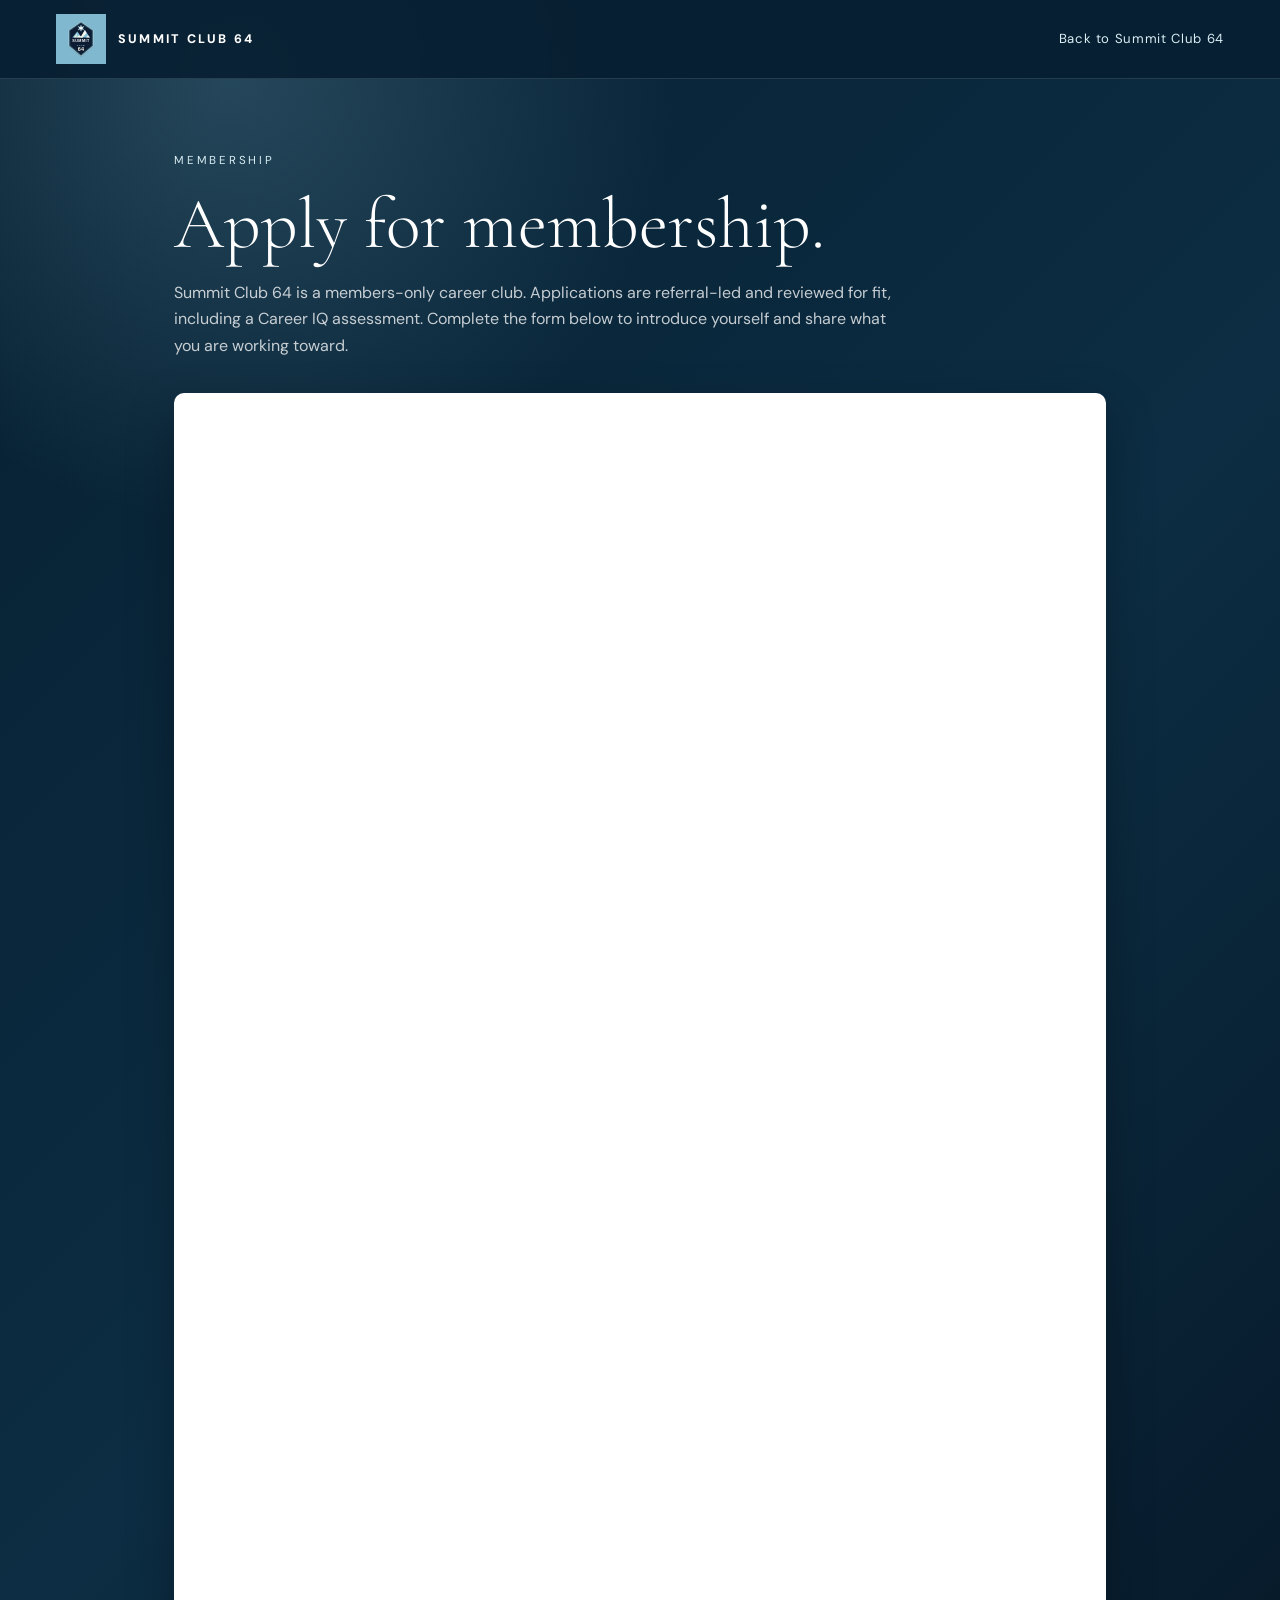
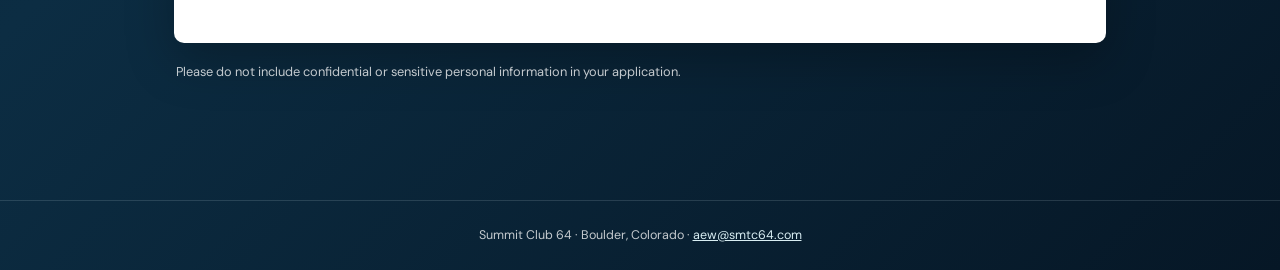
==== apply.html @ 1f59f2cd "Add Summit Club 64 membership application page" ====
<!DOCTYPE html>
<html lang="en">
<head>
<meta charset="UTF-8">
<meta name="viewport" content="width=device-width, initial-scale=1.0">
<title>Membership Application | Summit Club 64</title>
<meta name="description" content="Apply for membership at Summit Club 64, a private career club for professional growth.">
<meta name="theme-color" content="#071f31">
<link rel="icon" type="image/png" sizes="32x32" href="/assets/sc64-favicon-32.png">
<link rel="preload" href="/assets/sc64-logo.svg" as="image" type="image/svg+xml">
<link rel="preconnect" href="https://fonts.googleapis.com">
<link rel="preconnect" href="https://fonts.gstatic.com" crossorigin>
<link href="https://fonts.googleapis.com/css2?family=Cormorant+Garamond:wght@300;400;500&family=DM+Sans:wght@300;400;500&display=swap" rel="stylesheet">
<style>
:root{--sky:#7fb8cf;--bg:#071f31;--bg2:#0c2d43;--border:rgba(217,238,243,.14);--text:#fff;--muted:rgba(255,255,255,.76);--gold:#f8f4e6;--ink:#071f31}
*{box-sizing:border-box}body{margin:0;min-height:100vh;font-family:'DM Sans',system-ui,sans-serif;color:var(--text);background:radial-gradient(circle at 18% 4%,rgba(127,184,207,.25),transparent 28rem),linear-gradient(135deg,var(--bg),var(--bg2) 52%,#061726);line-height:1.65}
nav{display:flex;align-items:center;justify-content:space-between;padding:14px clamp(20px,5vw,56px);background:rgba(7,31,49,.9);border-bottom:1px solid var(--border)}
.brand{display:flex;align-items:center;gap:12px;color:#fff;text-decoration:none;font-size:.78rem;font-weight:800;letter-spacing:.18em;text-transform:uppercase}
.brand img{width:50px;height:50px;object-fit:contain}
.back{color:#d9eef3;text-decoration:none;font-size:.82rem;letter-spacing:.05em}
main{max-width:980px;margin:0 auto;padding:72px 24px 100px}
.eyebrow{font-size:.72rem;letter-spacing:.24em;text-transform:uppercase;color:#d9eef3}
h1{font:300 clamp(2.7rem,6vw,4.5rem)/1.08 'Cormorant Garamond',serif;margin:16px 0}
.intro{max-width:720px;color:var(--muted);margin:0 0 34px}
.form-frame{background:#fff;border-radius:10px;overflow:hidden;box-shadow:0 18px 48px rgba(0,0,0,.25)}
iframe{display:block;width:100%;height:1250px;border:0}
.note{font-size:.8rem;color:var(--muted);margin:18px 2px}
footer{border-top:1px solid var(--border);padding:24px;text-align:center;color:var(--muted);font-size:.78rem}
@media(max-width:640px){main{padding:48px 14px 72px}.back{font-size:.7rem}iframe{height:1450px}}
</style>
</head>
<body>
<nav><a class="brand" href="/"><img src="/assets/sc64-logo.svg" alt=""><span>Summit Club 64</span></a><a class="back" href="/">Back to Summit Club 64</a></nav>
<main>
<div class="eyebrow">Membership</div>
<h1>Apply for membership.</h1>
<p class="intro">Summit Club 64 is a members-only career club. Applications are referral-led and reviewed for fit, including a Career IQ assessment. Complete the form below to introduce yourself and share what you are working toward.</p>
<div class="form-frame"><iframe title="Summit Club 64 membership application" src="https://docs.google.com/forms/d/e/1FAIpQLSd7Qb0LpAhAad7cScQeC1XGQVvBxGkirxmBcb_JIgCHwkKNjw/viewform?embedded=true" loading="lazy">Loading…</iframe></div>
<p class="note">Please do not include confidential or sensitive personal information in your application.</p>
</main>
<footer>Summit Club 64 · Boulder, Colorado · <a href="mailto:aew@smtc64.com" style="color:#d9eef3">aew@smtc64.com</a></footer>
</body>
</html>
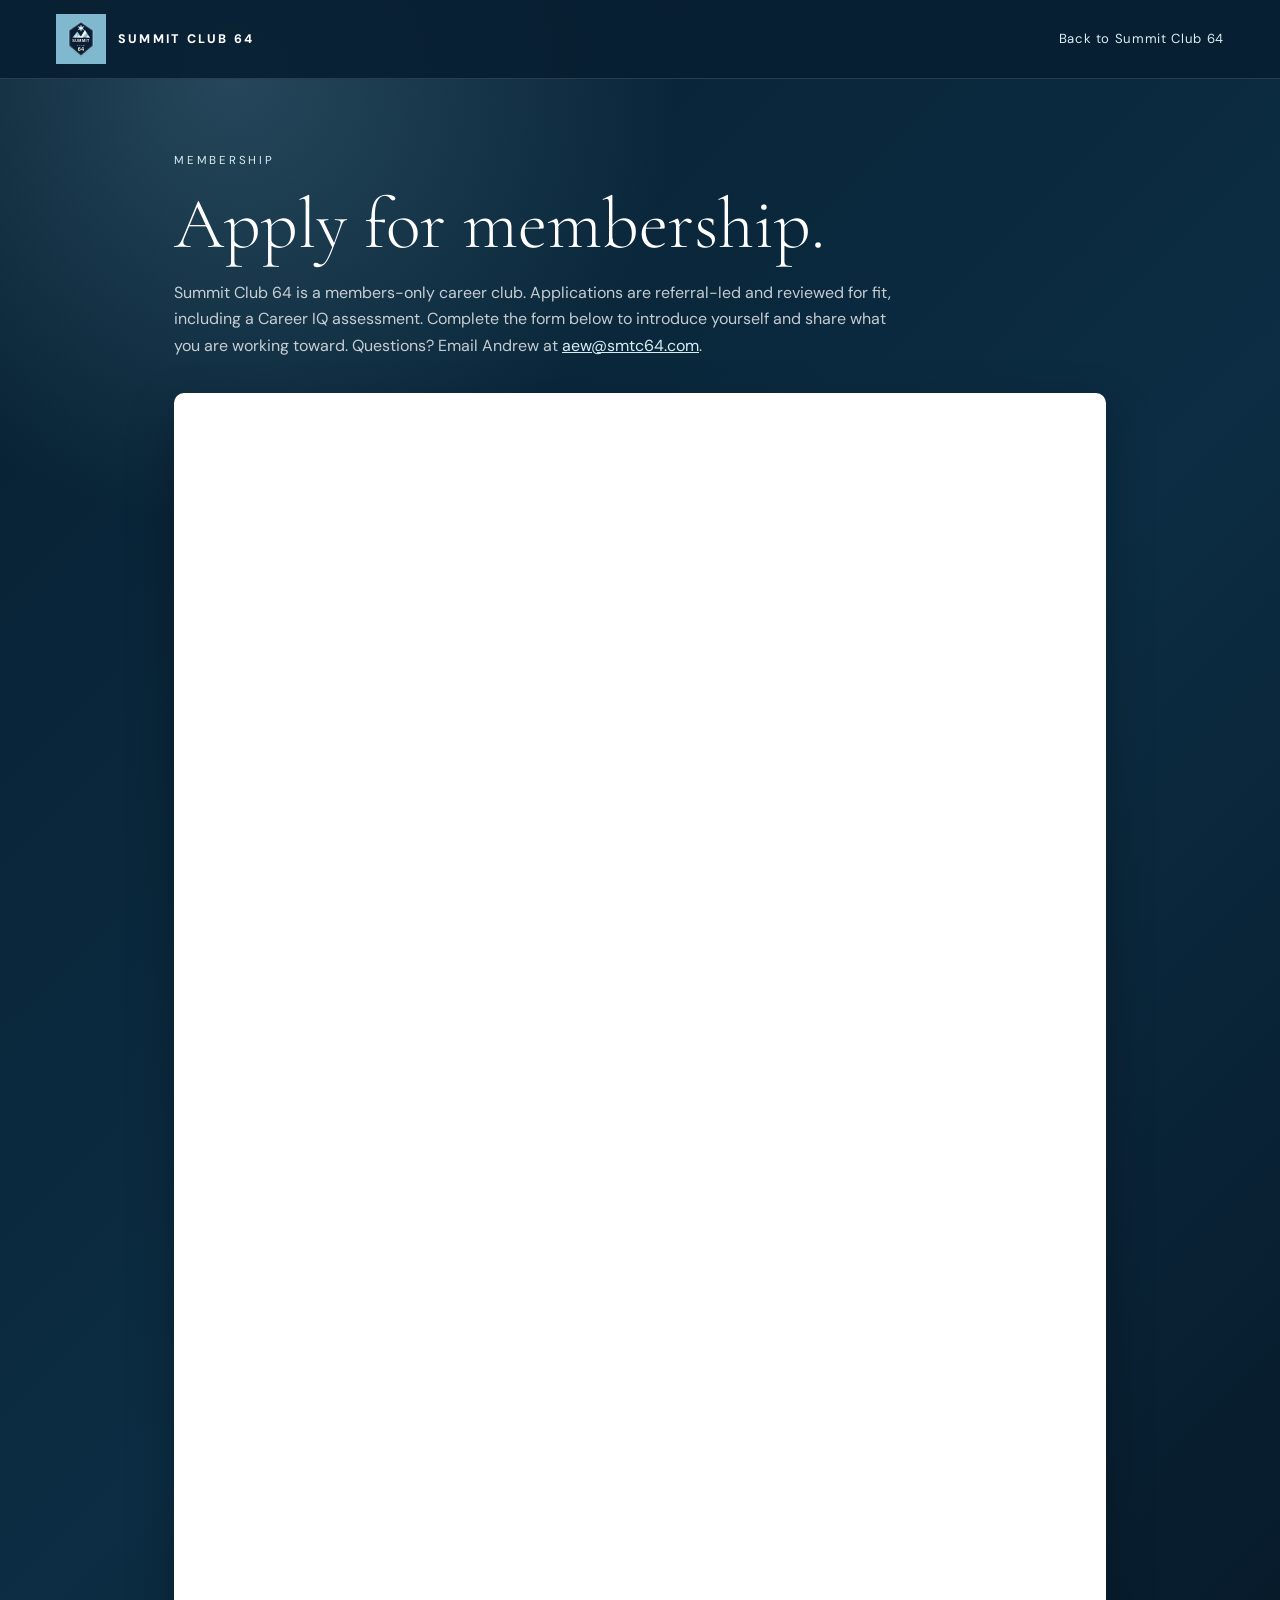
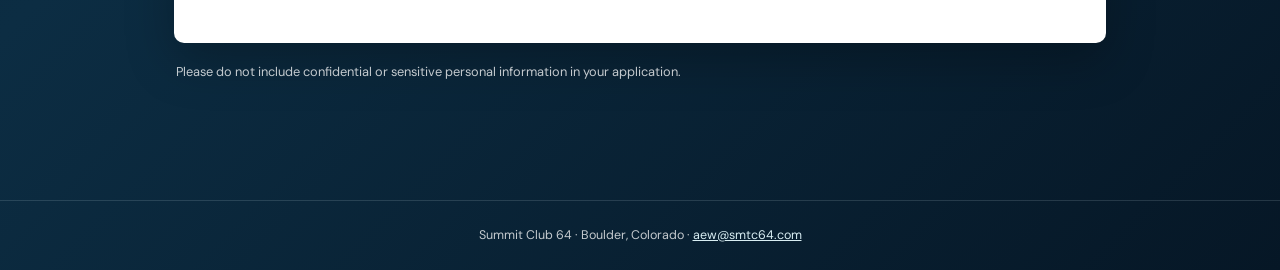
==== commit c00900d9: "Add direct contact information to application" ====
--- a/apply.html
+++ b/apply.html
@@ -34,7 +34,7 @@
 <main>
 <div class="eyebrow">Membership</div>
 <h1>Apply for membership.</h1>
-<p class="intro">Summit Club 64 is a members-only career club. Applications are referral-led and reviewed for fit, including a Career IQ assessment. Complete the form below to introduce yourself and share what you are working toward.</p>
+<p class="intro">Summit Club 64 is a members-only career club. Applications are referral-led and reviewed for fit, including a Career IQ assessment. Complete the form below to introduce yourself and share what you are working toward. Questions? Email Andrew at <a href="mailto:aew@smtc64.com" style="color:#d9eef3">aew@smtc64.com</a>.</p>
 <div class="form-frame"><iframe title="Summit Club 64 membership application" src="https://docs.google.com/forms/d/e/1FAIpQLSd7Qb0LpAhAad7cScQeC1XGQVvBxGkirxmBcb_JIgCHwkKNjw/viewform?embedded=true" loading="lazy">Loading…</iframe></div>
 <p class="note">Please do not include confidential or sensitive personal information in your application.</p>
 </main>
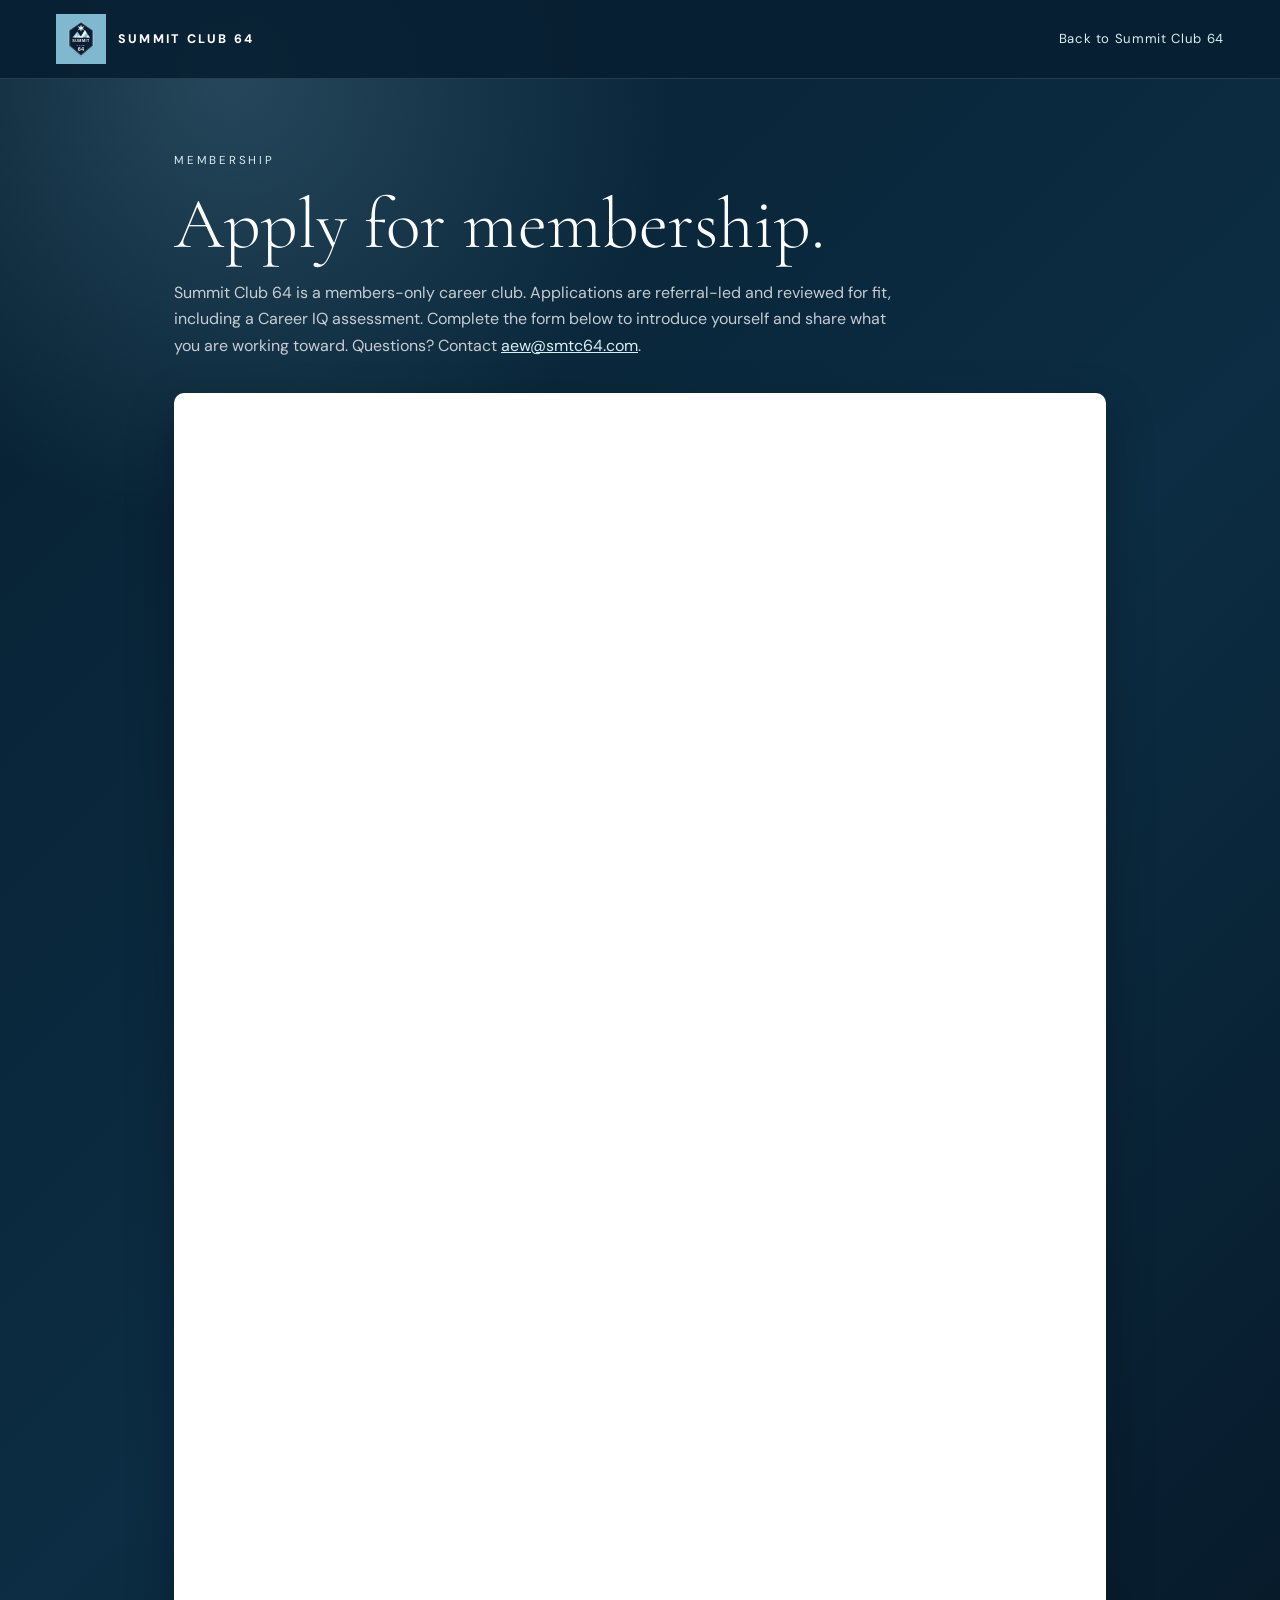
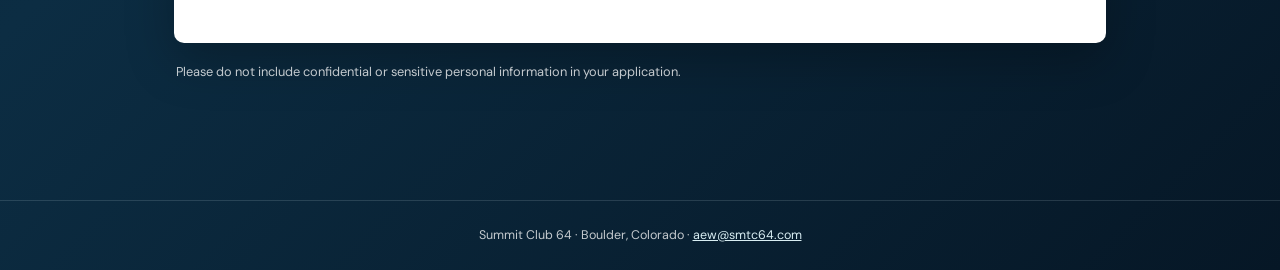
==== commit b75338f8: "Use direct contact address in member pages" ====
--- a/apply.html
+++ b/apply.html
@@ -34,7 +34,7 @@
 <main>
 <div class="eyebrow">Membership</div>
 <h1>Apply for membership.</h1>
-<p class="intro">Summit Club 64 is a members-only career club. Applications are referral-led and reviewed for fit, including a Career IQ assessment. Complete the form below to introduce yourself and share what you are working toward. Questions? Email Andrew at <a href="mailto:aew@smtc64.com" style="color:#d9eef3">aew@smtc64.com</a>.</p>
+<p class="intro">Summit Club 64 is a members-only career club. Applications are referral-led and reviewed for fit, including a Career IQ assessment. Complete the form below to introduce yourself and share what you are working toward. Questions? Contact <a href="mailto:aew@smtc64.com" style="color:#d9eef3">aew@smtc64.com</a>.</p>
 <div class="form-frame"><iframe title="Summit Club 64 membership application" src="https://docs.google.com/forms/d/e/1FAIpQLSd7Qb0LpAhAad7cScQeC1XGQVvBxGkirxmBcb_JIgCHwkKNjw/viewform?embedded=true" loading="lazy">Loading…</iframe></div>
 <p class="note">Please do not include confidential or sensitive personal information in your application.</p>
 </main>
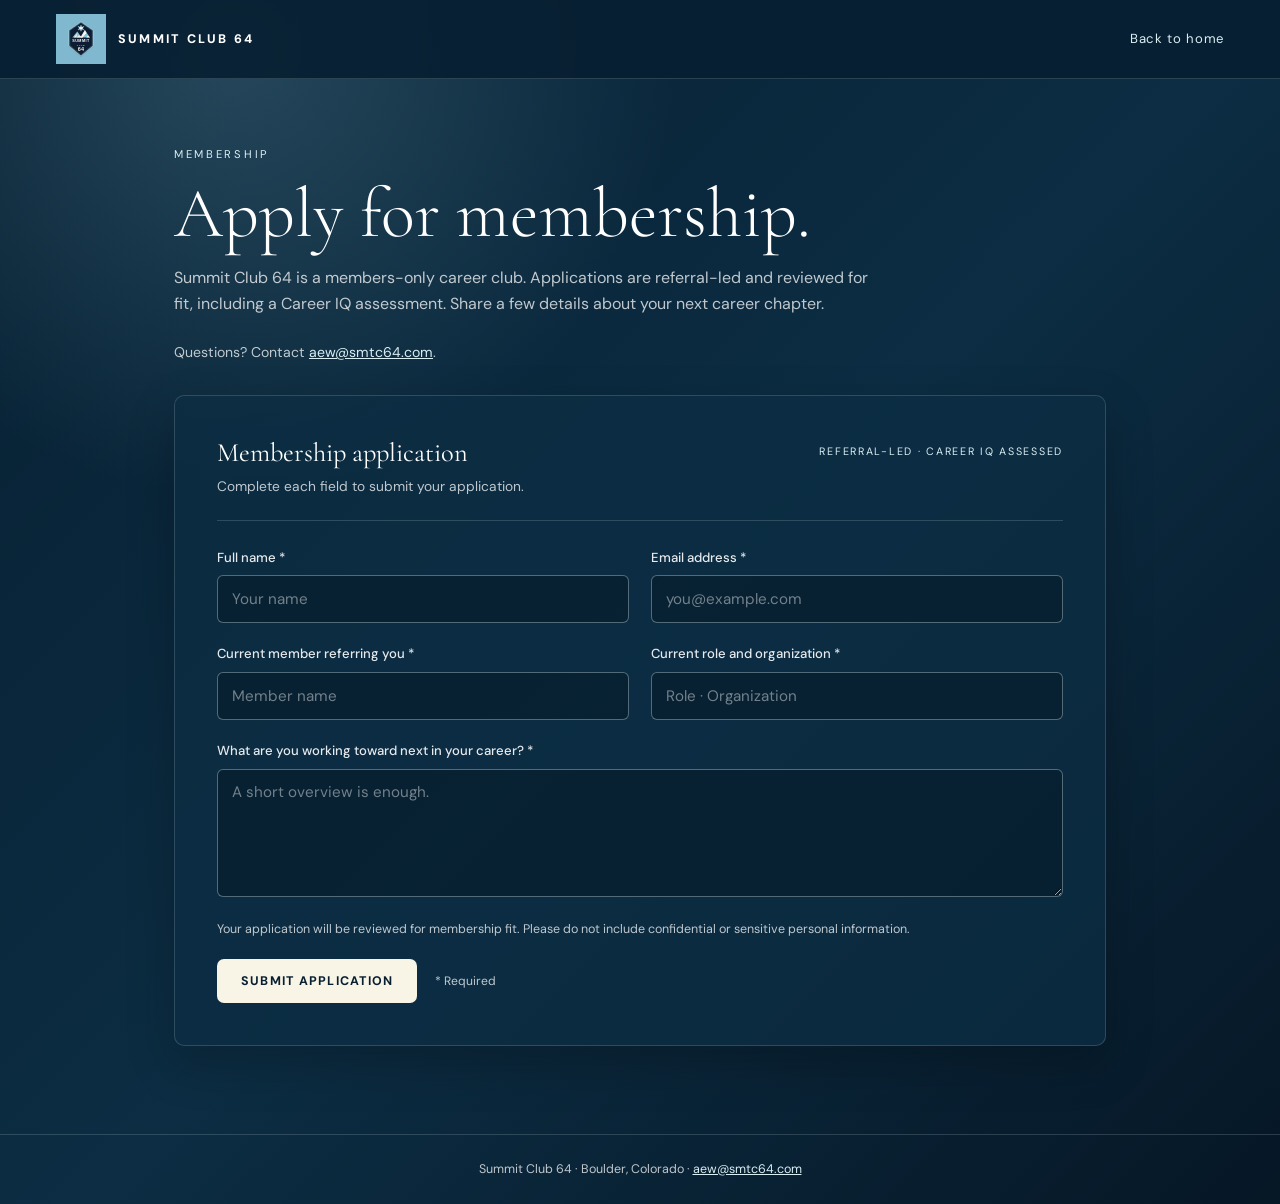
==== commit 6c07d019: "Replace embedded application with native SC64 form" ====
--- a/apply.html
+++ b/apply.html
@@ -12,32 +12,85 @@
 <link rel="preconnect" href="https://fonts.gstatic.com" crossorigin>
 <link href="https://fonts.googleapis.com/css2?family=Cormorant+Garamond:wght@300;400;500&family=DM+Sans:wght@300;400;500&display=swap" rel="stylesheet">
 <style>
-:root{--sky:#7fb8cf;--bg:#071f31;--bg2:#0c2d43;--border:rgba(217,238,243,.14);--text:#fff;--muted:rgba(255,255,255,.76);--gold:#f8f4e6;--ink:#071f31}
-*{box-sizing:border-box}body{margin:0;min-height:100vh;font-family:'DM Sans',system-ui,sans-serif;color:var(--text);background:radial-gradient(circle at 18% 4%,rgba(127,184,207,.25),transparent 28rem),linear-gradient(135deg,var(--bg),var(--bg2) 52%,#061726);line-height:1.65}
+:root{--sky:#7fb8cf;--sky-light:#d9eef3;--bg:#071f31;--bg2:#0c2d43;--surface:rgba(12,45,67,.78);--border:rgba(217,238,243,.17);--border-strong:rgba(217,238,243,.36);--text:#fff;--muted:rgba(255,255,255,.74);--gold:#f8f4e6;--ink:#071f31}
+*{box-sizing:border-box}
+html{scroll-behavior:smooth}
+body{margin:0;min-height:100vh;font-family:'DM Sans',system-ui,sans-serif;color:var(--text);background:radial-gradient(circle at 18% 4%,rgba(127,184,207,.25),transparent 28rem),linear-gradient(135deg,var(--bg),var(--bg2) 52%,#061726);line-height:1.65}
 nav{display:flex;align-items:center;justify-content:space-between;padding:14px clamp(20px,5vw,56px);background:rgba(7,31,49,.9);border-bottom:1px solid var(--border)}
 .brand{display:flex;align-items:center;gap:12px;color:#fff;text-decoration:none;font-size:.78rem;font-weight:800;letter-spacing:.18em;text-transform:uppercase}
 .brand img{width:50px;height:50px;object-fit:contain}
 .back{color:#d9eef3;text-decoration:none;font-size:.82rem;letter-spacing:.05em}
-main{max-width:980px;margin:0 auto;padding:72px 24px 100px}
-.eyebrow{font-size:.72rem;letter-spacing:.24em;text-transform:uppercase;color:#d9eef3}
-h1{font:300 clamp(2.7rem,6vw,4.5rem)/1.08 'Cormorant Garamond',serif;margin:16px 0}
-.intro{max-width:720px;color:var(--muted);margin:0 0 34px}
-.form-frame{background:#fff;border-radius:10px;overflow:hidden;box-shadow:0 18px 48px rgba(0,0,0,.25)}
-iframe{display:block;width:100%;height:1250px;border:0}
-.note{font-size:.8rem;color:var(--muted);margin:18px 2px}
+main{max-width:980px;margin:0 auto;padding:66px 24px 88px}
+.eyebrow{font-size:.7rem;letter-spacing:.24em;text-transform:uppercase;color:var(--sky-light)}
+h1{font:300 clamp(2.9rem,6vw,4.4rem)/1.04 'Cormorant Garamond',serif;margin:14px 0 14px}
+.intro{max-width:700px;color:var(--muted);margin:0 0 24px;font-size:1rem}
+.direct-contact{margin:0 0 30px;color:var(--muted);font-size:.88rem}
+a{color:var(--sky-light)}
+.form-shell{padding:clamp(24px,4vw,42px);border:1px solid var(--border);border-radius:10px;background:var(--surface);box-shadow:0 18px 48px rgba(0,0,0,.22)}
+.form-heading{display:flex;justify-content:space-between;gap:24px;align-items:flex-start;padding-bottom:22px;margin-bottom:26px;border-bottom:1px solid var(--border)}
+.form-heading h2{font:400 1.65rem/1.15 'Cormorant Garamond',serif;margin:0 0 7px}
+.form-heading p{margin:0;color:var(--muted);font-size:.86rem}
+.form-tag{white-space:nowrap;color:var(--sky-light);font-size:.67rem;letter-spacing:.16em;text-transform:uppercase;padding-top:5px}
+.fields{display:grid;grid-template-columns:1fr 1fr;gap:20px 22px}
+.field{display:flex;flex-direction:column;gap:7px}
+.field-full{grid-column:1/-1}
+label{font-size:.82rem;color:rgba(255,255,255,.9);font-weight:500}
+input,textarea{width:100%;border:1px solid var(--border-strong);border-radius:6px;background:rgba(4,20,32,.42);color:var(--text);font:400 .95rem 'DM Sans',system-ui,sans-serif;padding:12px 14px;outline:none;transition:border-color .18s,background .18s}
+input{height:48px}
+textarea{min-height:128px;resize:vertical}
+input::placeholder,textarea::placeholder{color:rgba(255,255,255,.43)}
+input:focus,textarea:focus{border-color:var(--sky);background:rgba(4,20,32,.66);box-shadow:0 0 0 3px rgba(127,184,207,.12)}
+.form-note{margin:22px 0 20px;color:var(--muted);font-size:.78rem}
+.actions{display:flex;align-items:center;gap:18px;flex-wrap:wrap}
+.submit{appearance:none;border:0;border-radius:7px;background:var(--gold);color:var(--ink);font:700 .78rem 'DM Sans',sans-serif;letter-spacing:.1em;text-transform:uppercase;padding:14px 24px;cursor:pointer}
+.submit:hover{background:var(--sky-light)}
+.submit:disabled{opacity:.7;cursor:wait}
+.required-note{color:var(--muted);font-size:.76rem}
+.success{padding:28px;border:1px solid rgba(127,184,207,.48);border-radius:8px;background:rgba(127,184,207,.09)}
+.success h2{font:400 1.8rem 'Cormorant Garamond',serif;margin:0 0 8px}
+.success p{margin:0;color:var(--muted)}
 footer{border-top:1px solid var(--border);padding:24px;text-align:center;color:var(--muted);font-size:.78rem}
-@media(max-width:640px){main{padding:48px 14px 72px}.back{font-size:.7rem}iframe{height:1450px}}
+@media(max-width:650px){main{padding:46px 16px 64px}.fields{grid-template-columns:1fr;gap:16px}.field-full{grid-column:auto}.form-heading{display:block}.form-tag{margin-top:12px}.actions{align-items:flex-start}}
+@media(prefers-reduced-motion:reduce){html{scroll-behavior:auto}*{transition:none!important}}
 </style>
 </head>
 <body>
-<nav><a class="brand" href="/"><img src="/assets/sc64-logo.svg" alt=""><span>Summit Club 64</span></a><a class="back" href="/">Back to Summit Club 64</a></nav>
+<nav>
+<a class="brand" href="/"><img src="/assets/sc64-logo.svg" alt=""><span>Summit Club 64</span></a>
+<a class="back" href="/">Back to home</a>
+</nav>
 <main>
 <div class="eyebrow">Membership</div>
 <h1>Apply for membership.</h1>
-<p class="intro">Summit Club 64 is a members-only career club. Applications are referral-led and reviewed for fit, including a Career IQ assessment. Complete the form below to introduce yourself and share what you are working toward. Questions? Contact <a href="mailto:aew@smtc64.com" style="color:#d9eef3">aew@smtc64.com</a>.</p>
-<div class="form-frame"><iframe title="Summit Club 64 membership application" src="https://docs.google.com/forms/d/e/1FAIpQLSd7Qb0LpAhAad7cScQeC1XGQVvBxGkirxmBcb_JIgCHwkKNjw/viewform?embedded=true" loading="lazy">Loading…</iframe></div>
-<p class="note">Please do not include confidential or sensitive personal information in your application.</p>
+<p class="intro">Summit Club 64 is a members-only career club. Applications are referral-led and reviewed for fit, including a Career IQ assessment. Share a few details about your next career chapter.</p>
+<p class="direct-contact">Questions? Contact <a href="mailto:aew@smtc64.com">aew@smtc64.com</a>.</p>
+<section class="form-shell" aria-labelledby="form-title">
+<div class="form-heading">
+<div><h2 id="form-title">Membership application</h2><p>Complete each field to submit your application.</p></div>
+<div class="form-tag">Referral-led · Career IQ assessed</div>
+</div>
+<form id="membership-application" action="https://docs.google.com/forms/d/e/1FAIpQLSd7Qb0LpAhAad7cScQeC1XGQVvBxGkirxmBcb_JIgCHwkKNjw/formResponse" method="post" target="sc64-form-response" accept-charset="UTF-8">
+<input type="hidden" name="fvv" value="1">
+<input type="hidden" name="pageHistory" value="0">
+<input type="hidden" name="fbzx" value="-7647185935592176860">
+<input type="hidden" name="submissionTimestamp" value="-1">
+<div class="fields">
+<div class="field"><label for="full-name">Full name <span aria-hidden="true">*</span></label><input id="full-name" name="entry.420807348" type="text" autocomplete="name" placeholder="Your name" required></div>
+<div class="field"><label for="email">Email address <span aria-hidden="true">*</span></label><input id="email" name="entry.981338101" type="email" autocomplete="email" placeholder="you@example.com" required></div>
+<div class="field"><label for="referrer">Current member referring you <span aria-hidden="true">*</span></label><input id="referrer" name="entry.96905086" type="text" placeholder="Member name" required></div>
+<div class="field"><label for="role">Current role and organization <span aria-hidden="true">*</span></label><input id="role" name="entry.2045488667" type="text" autocomplete="organization-title" placeholder="Role · Organization" required></div>
+<div class="field field-full"><label for="career-goal">What are you working toward next in your career? <span aria-hidden="true">*</span></label><textarea id="career-goal" name="entry.1575873455" placeholder="A short overview is enough." required></textarea></div>
+</div>
+<p class="form-note">Your application will be reviewed for membership fit. Please do not include confidential or sensitive personal information.</p>
+<div class="actions"><button class="submit" id="submit-button" type="submit">Submit application</button><span class="required-note">* Required</span></div>
+</form>
+<div class="success" id="submission-success" role="status" tabindex="-1" hidden><h2>Application received.</h2><p>Thank you for applying to Summit Club 64. We’ll review your application and follow up at the email address you provided.</p></div>
+</section>
 </main>
-<footer>Summit Club 64 · Boulder, Colorado · <a href="mailto:aew@smtc64.com" style="color:#d9eef3">aew@smtc64.com</a></footer>
+<iframe name="sc64-form-response" id="sc64-form-response" title="Application submission response" hidden></iframe>
+<script>
+(()=>{const form=document.getElementById('membership-application');const frame=document.getElementById('sc64-form-response');const button=document.getElementById('submit-button');const success=document.getElementById('submission-success');let pending=false;form.addEventListener('submit',()=>{pending=true;button.disabled=true;button.textContent='Submitting…';});frame.addEventListener('load',()=>{if(!pending)return;pending=false;form.hidden=true;success.hidden=false;success.focus();});})();
+</script>
+<footer>Summit Club 64 · Boulder, Colorado · <a href="mailto:aew@smtc64.com">aew@smtc64.com</a></footer>
 </body>
 </html>
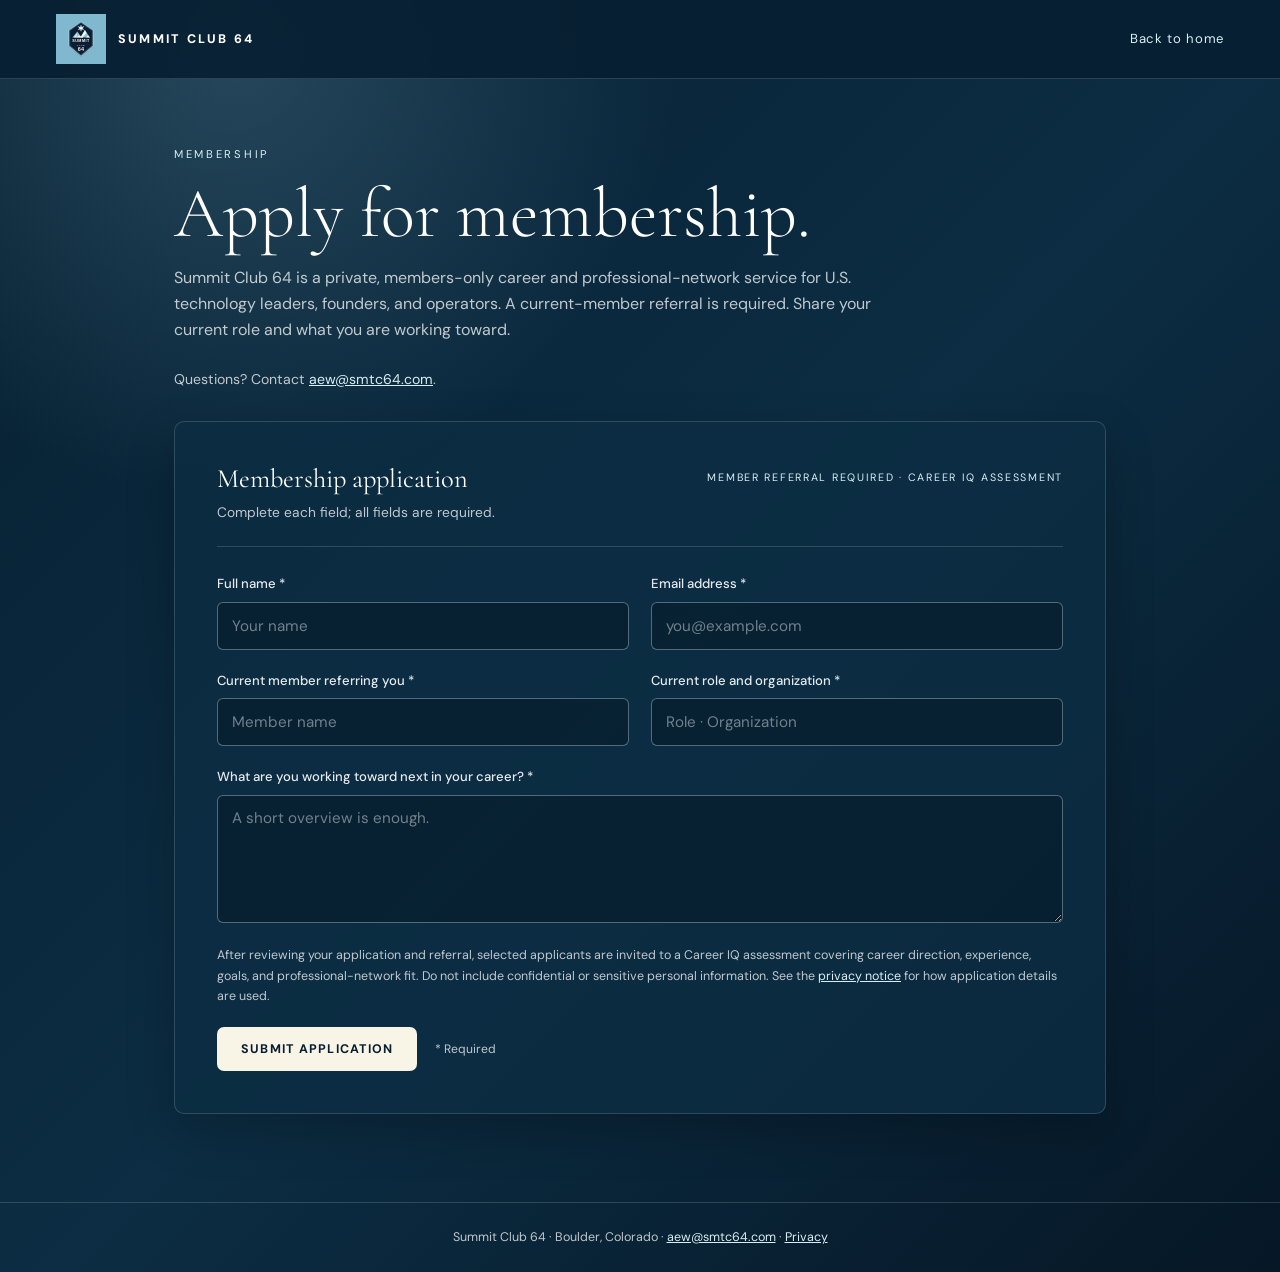
==== commit 21322180: "Clarify membership application and assessment" ====
--- a/apply.html
+++ b/apply.html
@@ -3,8 +3,8 @@
 <head>
 <meta charset="UTF-8">
 <meta name="viewport" content="width=device-width, initial-scale=1.0">
-<title>Membership Application | Summit Club 64</title>
-<meta name="description" content="Apply for membership at Summit Club 64, a private career club for professional growth.">
+<title>Apply for Membership | Summit Club 64</title>
+<meta name="description" content="Apply to Summit Club 64, a private network and career service for U.S. technology leaders, founders, and operators.">
 <meta name="theme-color" content="#071f31">
 <link rel="icon" type="image/png" sizes="32x32" href="/assets/sc64-favicon-32.png">
 <link rel="preload" href="/assets/sc64-logo.svg" as="image" type="image/svg+xml">
@@ -62,12 +62,12 @@
 <main>
 <div class="eyebrow">Membership</div>
 <h1>Apply for membership.</h1>
-<p class="intro">Summit Club 64 is a members-only career club. Applications are referral-led and reviewed for fit, including a Career IQ assessment. Share a few details about your next career chapter.</p>
+<p class="intro">Summit Club 64 is a private, members-only career and professional-network service for U.S. technology leaders, founders, and operators. A current-member referral is required. Share your current role and what you are working toward.</p>
 <p class="direct-contact">Questions? Contact <a href="mailto:aew@smtc64.com">aew@smtc64.com</a>.</p>
 <section class="form-shell" aria-labelledby="form-title">
 <div class="form-heading">
-<div><h2 id="form-title">Membership application</h2><p>Complete each field to submit your application.</p></div>
-<div class="form-tag">Referral-led · Career IQ assessed</div>
+<div><h2 id="form-title">Membership application</h2><p>Complete each field; all fields are required.</p></div>
+<div class="form-tag">Member referral required · Career IQ assessment</div>
 </div>
 <form id="membership-application" action="https://docs.google.com/forms/d/e/1FAIpQLSd7Qb0LpAhAad7cScQeC1XGQVvBxGkirxmBcb_JIgCHwkKNjw/formResponse" method="post" target="sc64-form-response" accept-charset="UTF-8">
 <input type="hidden" name="fvv" value="1">
@@ -81,7 +81,7 @@
 <div class="field"><label for="role">Current role and organization <span aria-hidden="true">*</span></label><input id="role" name="entry.2045488667" type="text" autocomplete="organization-title" placeholder="Role · Organization" required></div>
 <div class="field field-full"><label for="career-goal">What are you working toward next in your career? <span aria-hidden="true">*</span></label><textarea id="career-goal" name="entry.1575873455" placeholder="A short overview is enough." required></textarea></div>
 </div>
-<p class="form-note">Your application will be reviewed for membership fit. Please do not include confidential or sensitive personal information.</p>
+<p class="form-note">After reviewing your application and referral, selected applicants are invited to a Career IQ assessment covering career direction, experience, goals, and professional-network fit. Do not include confidential or sensitive personal information. See the <a href="/privacy.html">privacy notice</a> for how application details are used.</p>
 <div class="actions"><button class="submit" id="submit-button" type="submit">Submit application</button><span class="required-note">* Required</span></div>
 </form>
 <div class="success" id="submission-success" role="status" tabindex="-1" hidden><h2>Application received.</h2><p>Thank you for applying to Summit Club 64. We’ll review your application and follow up at the email address you provided.</p></div>
@@ -91,6 +91,6 @@
 <script>
 (()=>{const form=document.getElementById('membership-application');const frame=document.getElementById('sc64-form-response');const button=document.getElementById('submit-button');const success=document.getElementById('submission-success');let pending=false;form.addEventListener('submit',()=>{pending=true;button.disabled=true;button.textContent='Submitting…';});frame.addEventListener('load',()=>{if(!pending)return;pending=false;form.hidden=true;success.hidden=false;success.focus();});})();
 </script>
-<footer>Summit Club 64 · Boulder, Colorado · <a href="mailto:aew@smtc64.com">aew@smtc64.com</a></footer>
+<footer>Summit Club 64 · Boulder, Colorado · <a href="mailto:aew@smtc64.com">aew@smtc64.com</a> · <a href="/privacy.html">Privacy</a></footer>
 </body>
 </html>
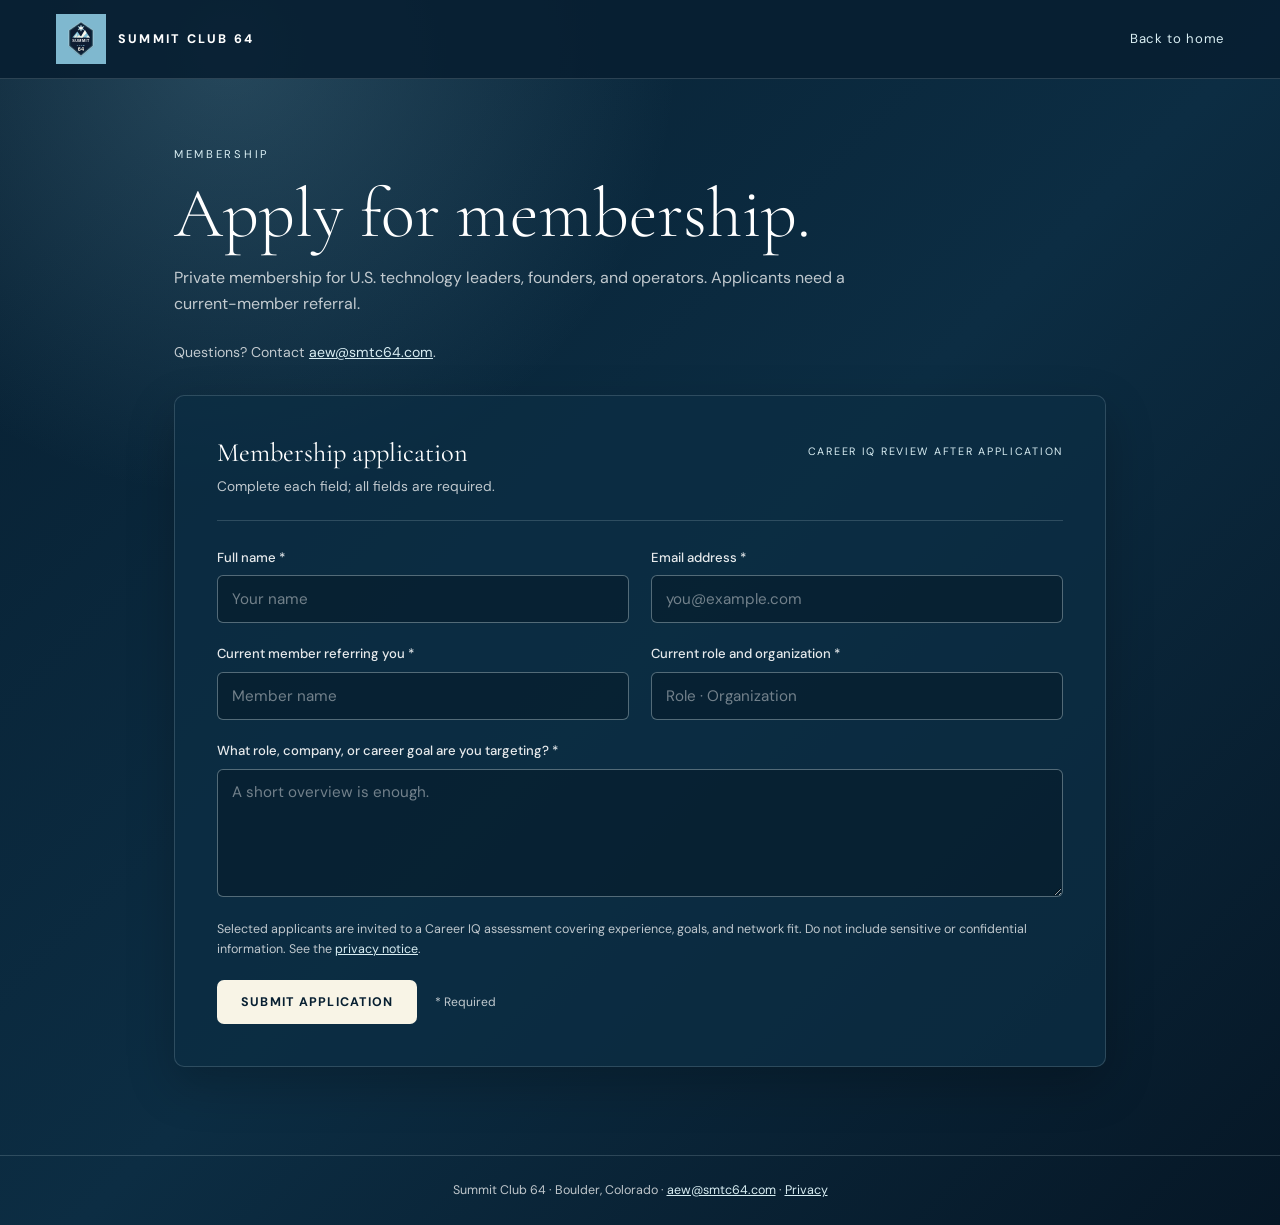
==== commit 4fdbf2a5: "Tighten application copy" ====
--- a/apply.html
+++ b/apply.html
@@ -62,12 +62,12 @@
 <main>
 <div class="eyebrow">Membership</div>
 <h1>Apply for membership.</h1>
-<p class="intro">Summit Club 64 is a private, members-only career and professional-network service for U.S. technology leaders, founders, and operators. A current-member referral is required. Share your current role and what you are working toward.</p>
+<p class="intro">Private membership for U.S. technology leaders, founders, and operators. Applicants need a current-member referral.</p>
 <p class="direct-contact">Questions? Contact <a href="mailto:aew@smtc64.com">aew@smtc64.com</a>.</p>
 <section class="form-shell" aria-labelledby="form-title">
 <div class="form-heading">
 <div><h2 id="form-title">Membership application</h2><p>Complete each field; all fields are required.</p></div>
-<div class="form-tag">Member referral required · Career IQ assessment</div>
+<div class="form-tag">Career IQ review after application</div>
 </div>
 <form id="membership-application" action="https://docs.google.com/forms/d/e/1FAIpQLSd7Qb0LpAhAad7cScQeC1XGQVvBxGkirxmBcb_JIgCHwkKNjw/formResponse" method="post" target="sc64-form-response" accept-charset="UTF-8">
 <input type="hidden" name="fvv" value="1">
@@ -79,9 +79,9 @@
 <div class="field"><label for="email">Email address <span aria-hidden="true">*</span></label><input id="email" name="entry.981338101" type="email" autocomplete="email" placeholder="you@example.com" required></div>
 <div class="field"><label for="referrer">Current member referring you <span aria-hidden="true">*</span></label><input id="referrer" name="entry.96905086" type="text" placeholder="Member name" required></div>
 <div class="field"><label for="role">Current role and organization <span aria-hidden="true">*</span></label><input id="role" name="entry.2045488667" type="text" autocomplete="organization-title" placeholder="Role · Organization" required></div>
-<div class="field field-full"><label for="career-goal">What are you working toward next in your career? <span aria-hidden="true">*</span></label><textarea id="career-goal" name="entry.1575873455" placeholder="A short overview is enough." required></textarea></div>
+<div class="field field-full"><label for="career-goal">What role, company, or career goal are you targeting? <span aria-hidden="true">*</span></label><textarea id="career-goal" name="entry.1575873455" placeholder="A short overview is enough." required></textarea></div>
 </div>
-<p class="form-note">After reviewing your application and referral, selected applicants are invited to a Career IQ assessment covering career direction, experience, goals, and professional-network fit. Do not include confidential or sensitive personal information. See the <a href="/privacy.html">privacy notice</a> for how application details are used.</p>
+<p class="form-note">Selected applicants are invited to a Career IQ assessment covering experience, goals, and network fit. Do not include sensitive or confidential information. See the <a href="/privacy.html">privacy notice</a>.</p>
 <div class="actions"><button class="submit" id="submit-button" type="submit">Submit application</button><span class="required-note">* Required</span></div>
 </form>
 <div class="success" id="submission-success" role="status" tabindex="-1" hidden><h2>Application received.</h2><p>Thank you for applying to Summit Club 64. We’ll review your application and follow up at the email address you provided.</p></div>
